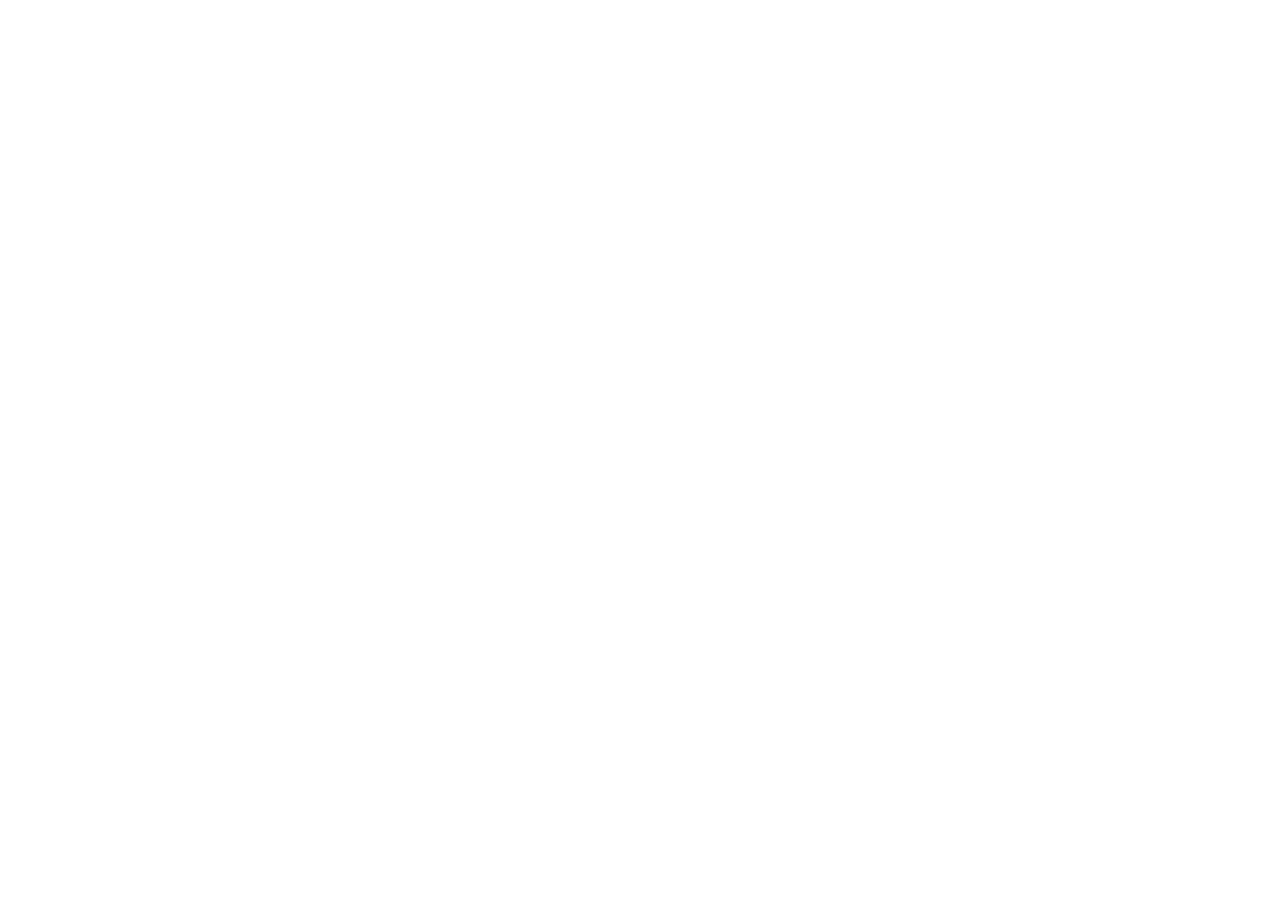
==== index.html @ 7b719c87 "Initial commit" ====
<!DOCTYPE html>
<html lang="en">
<head>
  <meta charset="UTF-8">
  <meta http-equiv="X-UA-Compatible" content="IE=edge">
  <meta name="viewport" content="width=device-width, initial-scale=1.0">
  <link rel="stylesheet" href="./css/normalize.css">
  <link rel="stylesheet" href="./css/styles.css">
  <title>Document</title>
</head>
<body>
  <header class="header">
    <div class="container">
      <div class="header__container"></div>
    </div>
  </header>

  <main class="main">
    <section class="hero">
      <div class="container">
        <div class="hero__container"></div>
      </div>
    </section>
  </main>

  <footer class="footer">
    <div class="container">
      <div class="footer__container"></div>
    </div>
  </footer>
</body>
</html>
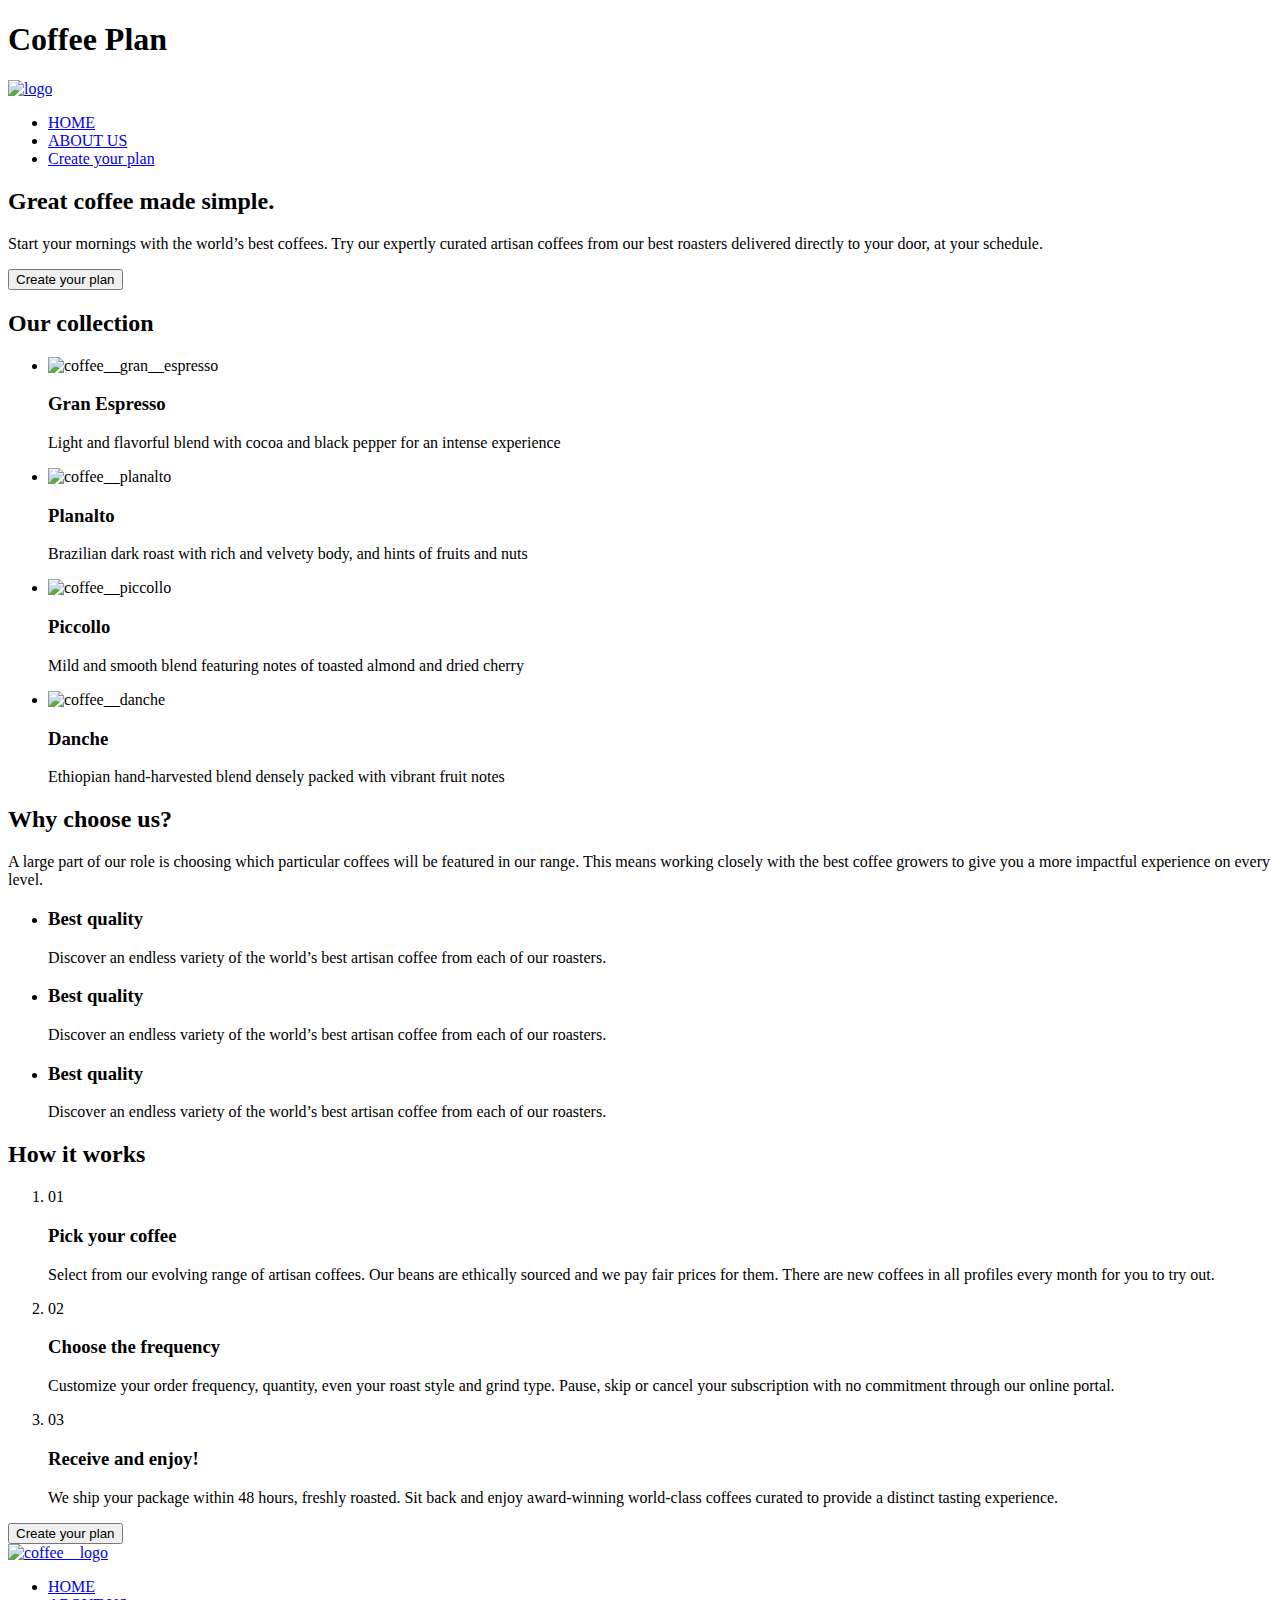
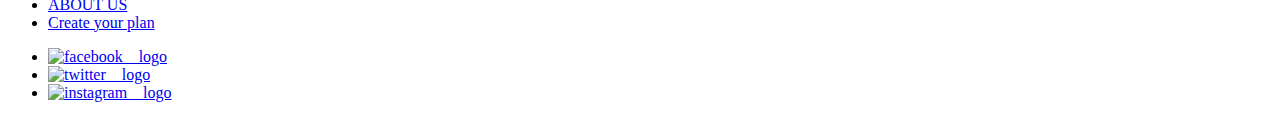
==== commit 31824598: "Added about.html & index.htm pages" ====
--- a/index.html
+++ b/index.html
@@ -5,27 +5,219 @@
   <meta http-equiv="X-UA-Compatible" content="IE=edge">
   <meta name="viewport" content="width=device-width, initial-scale=1.0">
   <link rel="stylesheet" href="./css/normalize.css">
-  <link rel="stylesheet" href="./css/styles.css">
-  <title>Document</title>
+  <!-- <link rel="stylesheet" href="./css/styles.css"> -->
+  <link rel="stylesheet" href="./css/min__styles.css">
+  <title>Coffee</title>
 </head>
 <body>
+  <h1 class="visually-hidden">Coffee Plan</h1>
   <header class="header">
     <div class="container">
-      <div class="header__container"></div>
+      <div class="header__container">
+        <a class="header__link" href="#"><img class="header__link-logo" src="./images/coffee__logo.svg" alt="logo" width="236" height="26"></a>
+
+        <nav class="header__nav">
+          <ul class="header__list">
+            <li class="header__item">
+              <a class="header__item-link" href="#">HOME</a>
+            </li>
+
+            <li class="header__item">
+              <a class="header__item-link header__item-active" href="./about__us.html">ABOUT US</a>
+            </li>
+
+            <li class="header__item">
+              <a class="header__item-link" href="#">Create your plan</a>
+            </li>
+          </ul>
+        </nav>
+      </div>
     </div>
   </header>
 
   <main class="main">
     <section class="hero">
       <div class="container">
-        <div class="hero__container"></div>
+        <div class="hero__container">
+          <div class="hero__left">
+            <h2 class="hero__heading">Great coffee made simple.</h2>
+
+            <p class="hero__text">Start your mornings with the world’s best coffees. Try our expertly curated artisan coffees from our best roasters delivered directly to your door, at your schedule.</p>
+
+            <button class="hero__btn">Create your plan</button>
+          </div>
+        </div>
+      </div>
+    </section>
+
+    <section class="collection">
+      <div class="container collection__inner-container">
+        <div class="collection__container">
+          <h2 class="visually-hidden">Our collection</h2>
+
+          <ul class="collection__list">
+            <li class="collection__item">
+              <img class="collection__item-img" src="./images/coffee1.png" alt="coffee__gran__espresso" width="255" height="193">
+
+              <h3 class="collection__item-heading">Gran Espresso</h3>
+
+              <p class="collection__item-text">Light and flavorful blend with cocoa and black pepper for an intense experience</p>
+            </li>
+
+            <li class="collection__item">
+              <img class="collection__item-img" src="./images/coffee2.png" alt="coffee__planalto" width="255" height="193">
+
+              <h3 class="collection__item-heading">Planalto</h3>
+
+              <p class="collection__item-text">Brazilian dark roast with rich and velvety body, and hints of fruits and nuts</p>
+            </li>
+
+            <li class="collection__item">
+              <img class="collection__item-img" src="./images/coffee3.png" alt="coffee__piccollo" width="255" height="193">
+
+              <h3 class="collection__item-heading">Piccollo</h3>
+
+              <p class="collection__item-text">Mild and smooth blend featuring notes of toasted almond and dried cherry</p>
+            </li>
+
+            <li class="collection__item">
+              <img class="collection__item-img" src="./images/coffee4.png" alt="coffee__danche" width="255" height="193">
+
+              <h3 class="collection__item-heading">Danche</h3>
+
+              <p class="collection__item-text">Ethiopian hand-harvested blend densely packed with vibrant fruit notes</p>
+            </li>
+          </ul>
+        </div>
+      </div>
+    </section>
+
+    <section class="choose">
+      <div class="container">
+        <div class="choose__container">
+          <h2 class="choose__heading">Why choose us?</h2>
+
+          <p class="choose__text">
+            A large part of our role is choosing which particular coffees will be featured in our range. This means working closely with the best coffee growers to give you a more impactful experience on every level.
+          </p>
+
+          <ul class="choose__list">
+            <li class="choose__item">
+              <h3 class="choose__item-heading">Best quality</h3>
+
+              <p class="choose__item-text">Discover an endless variety of the world’s best artisan coffee from each of our roasters.</p>
+            </li>
+
+            <li class="choose__item2">
+              <h3 class="choose__item-heading">Best quality</h3>
+
+              <p class="choose__item-text">Discover an endless variety of the world’s best artisan coffee from each of our roasters.</p>
+            </li>
+
+            <li class="choose__item3">
+              <h3 class="choose__item-heading">Best quality</h3>
+
+              <p class="choose__item-text">Discover an endless variety of the world’s best artisan coffee from each of our roasters.</p>
+            </li>
+          </ul>
+        </div>
+      </div>
+    </section>
+
+    <section class="step">
+      <div class="container step__inner-container">
+        <div class="step__container">
+          <h2 class="step__heading">How it works</h2>
+
+          <ol class="step__list">
+            <li class="step__item">
+              <div class="step__icon-wrapper">
+                <span class="step__icon-circle"></span>
+              </div>
+
+              <div class="step__info-wrapper">
+                <p class="step__item-number">01</p>
+
+                <h3 class="step__item-heading">Pick your coffee</h3>
+
+                <p class="step__item-text">Select from our evolving range of artisan coffees. Our beans are ethically sourced and we pay fair prices for them. There are new coffees in all profiles every month for you to try out.</p>
+              </div>
+            </li>
+
+            <li class="step__item">
+              <div class="step__icon-wrapper">
+                <span class="step__icon-circle"></span>
+              </div>
+
+              <div class="step__info-wrapper">
+                <p class="step__item-number">02</p>
+
+                <h3 class="step__item-heading">Choose the frequency</h3>
+
+                <p class="step__item-text">Customize your order frequency, quantity, even your roast style and grind type. Pause, skip or cancel your subscription with no commitment through our online portal.</p>
+              </div>
+            </li>
+
+            <li class="step__item">
+              <div class="step__icon-wrapper">
+                <span class="step__icon-circle"></span>
+              </div>
+
+              <div class="step__info-wrapper">
+                <p class="step__item-number">03</p>
+
+                <h3 class="step__item-heading">Receive and enjoy!</h3>
+
+                <p class="step__item-text">We ship your package within 48 hours, freshly roasted. Sit back and enjoy award-winning world-class coffees curated to provide a distinct tasting experience.</p>
+              </div>
+            </li>
+          </ol>
+
+          <button class="step__btn">Create your plan</button>
+        </div>
       </div>
     </section>
   </main>
 
   <footer class="footer">
     <div class="container">
-      <div class="footer__container"></div>
+      <div class="footer__container">
+        <div class="footer__left">
+          <a class="footer__link" href="#">
+            <img class="footer__link-logo" src="./images/footer__coffee__logo.svg" alt="coffee__logo" width="236" height="26">
+          </a>
+        </div>
+
+        <nav class="footer__nav">
+          <ul class="footer__list">
+            <li class="footer__item">
+              <a class="footer__item-link" href="#">HOME</a>
+            </li>
+
+            <li class="footer__item">
+              <a class="footer__item-link" href="#">ABOUT US</a>
+            </li>
+
+            <li class="footer__item">
+              <a class="footer__item-link footer__item-active" href="#">Create your plan</a>
+            </li>
+          </ul>
+        </nav>
+
+        <ul class="footer__smm-list">
+          <li class="footer__smm-item">
+            <a class="footer__smm-item-link" href="#"><img class="footer__smm-item-img" src="./images/facebook.svg" alt="facebook__logo" width="24" height="24"></a>
+          </li>
+
+          <li class="footer__smm-item">
+            <a class="footer__smm-item-link" href="#"><img class="footer__smm-item-img" src="./images/twitter.svg" alt="twitter__logo" width="24" height="24"></a>
+          </li>
+
+          <li class="footer__smm-item">
+            <a class="footer__smm-item-link" href="#"><img class="footer__smm-item-img" src="./images/instagram.svg" alt="instagram__logo" width="24" height="24"></a>
+          </li>
+        </ul>
+      </div>
     </div>
   </footer>
 </body>
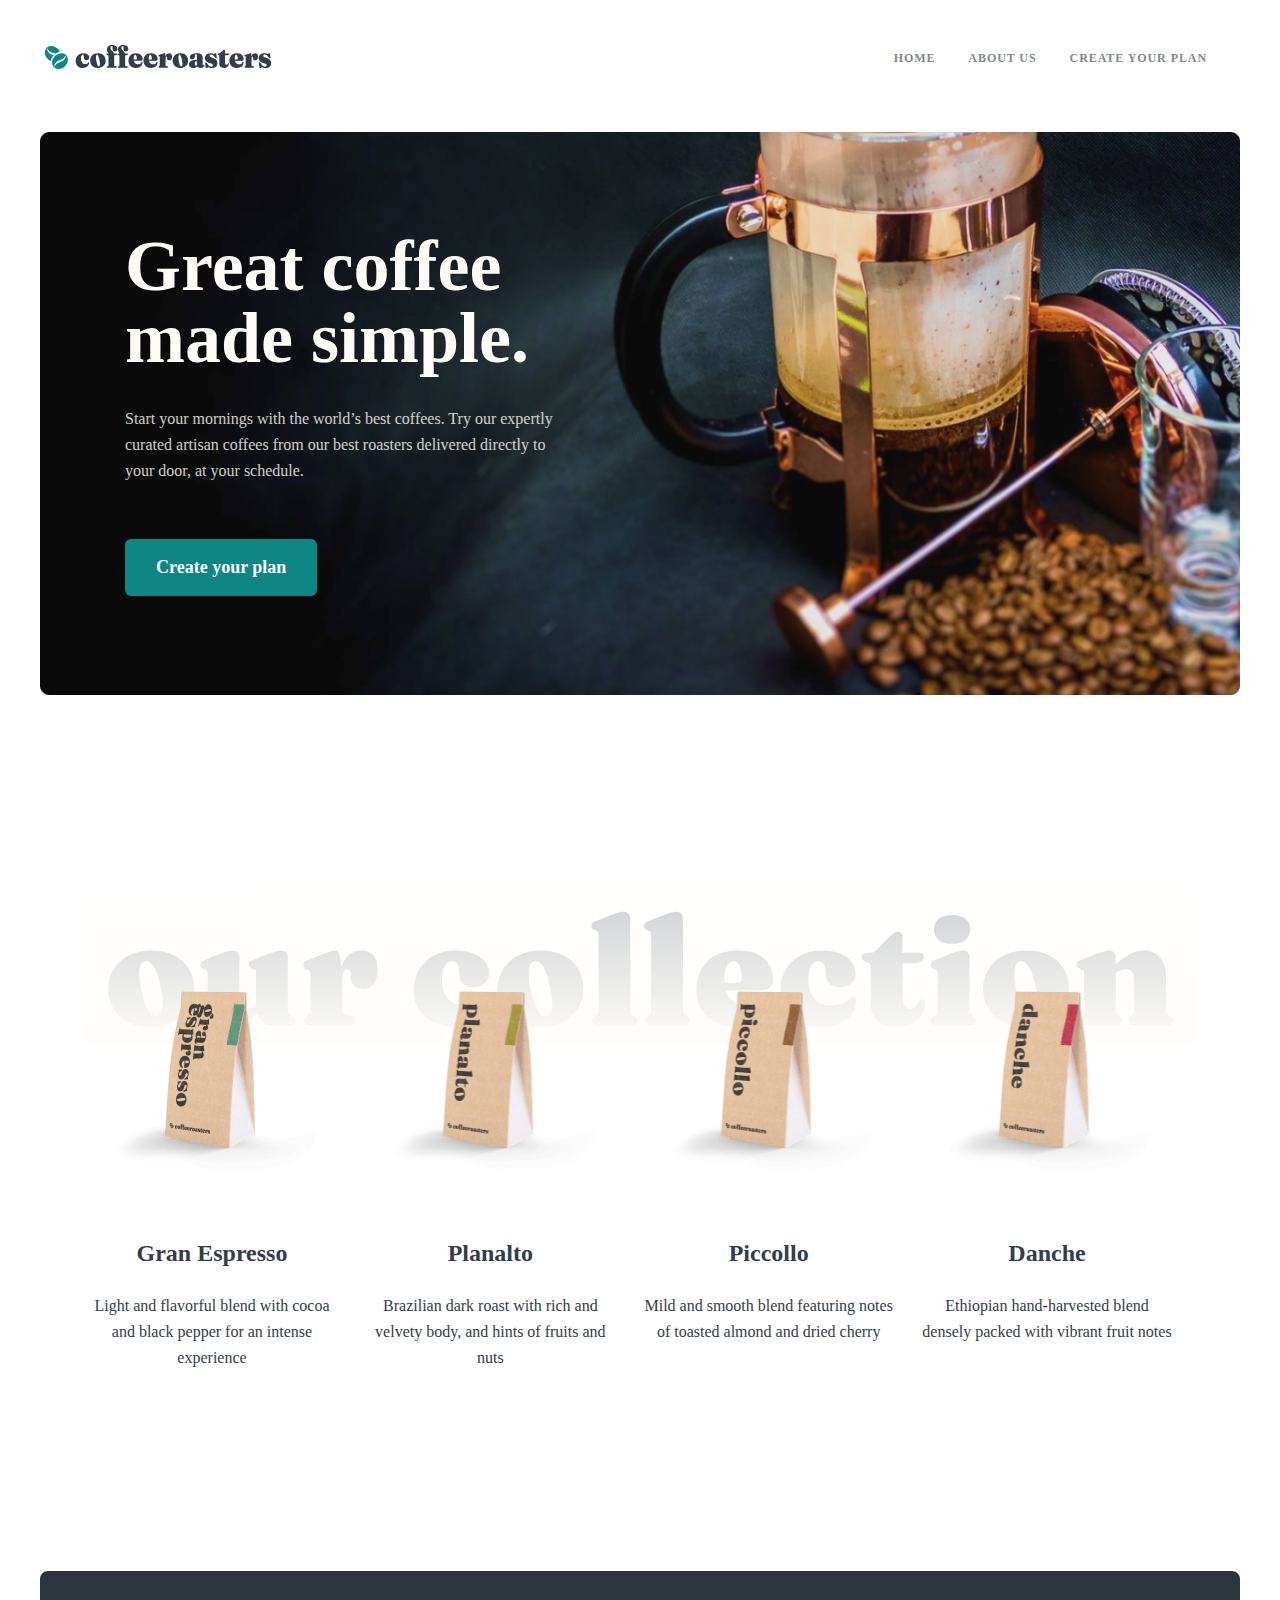
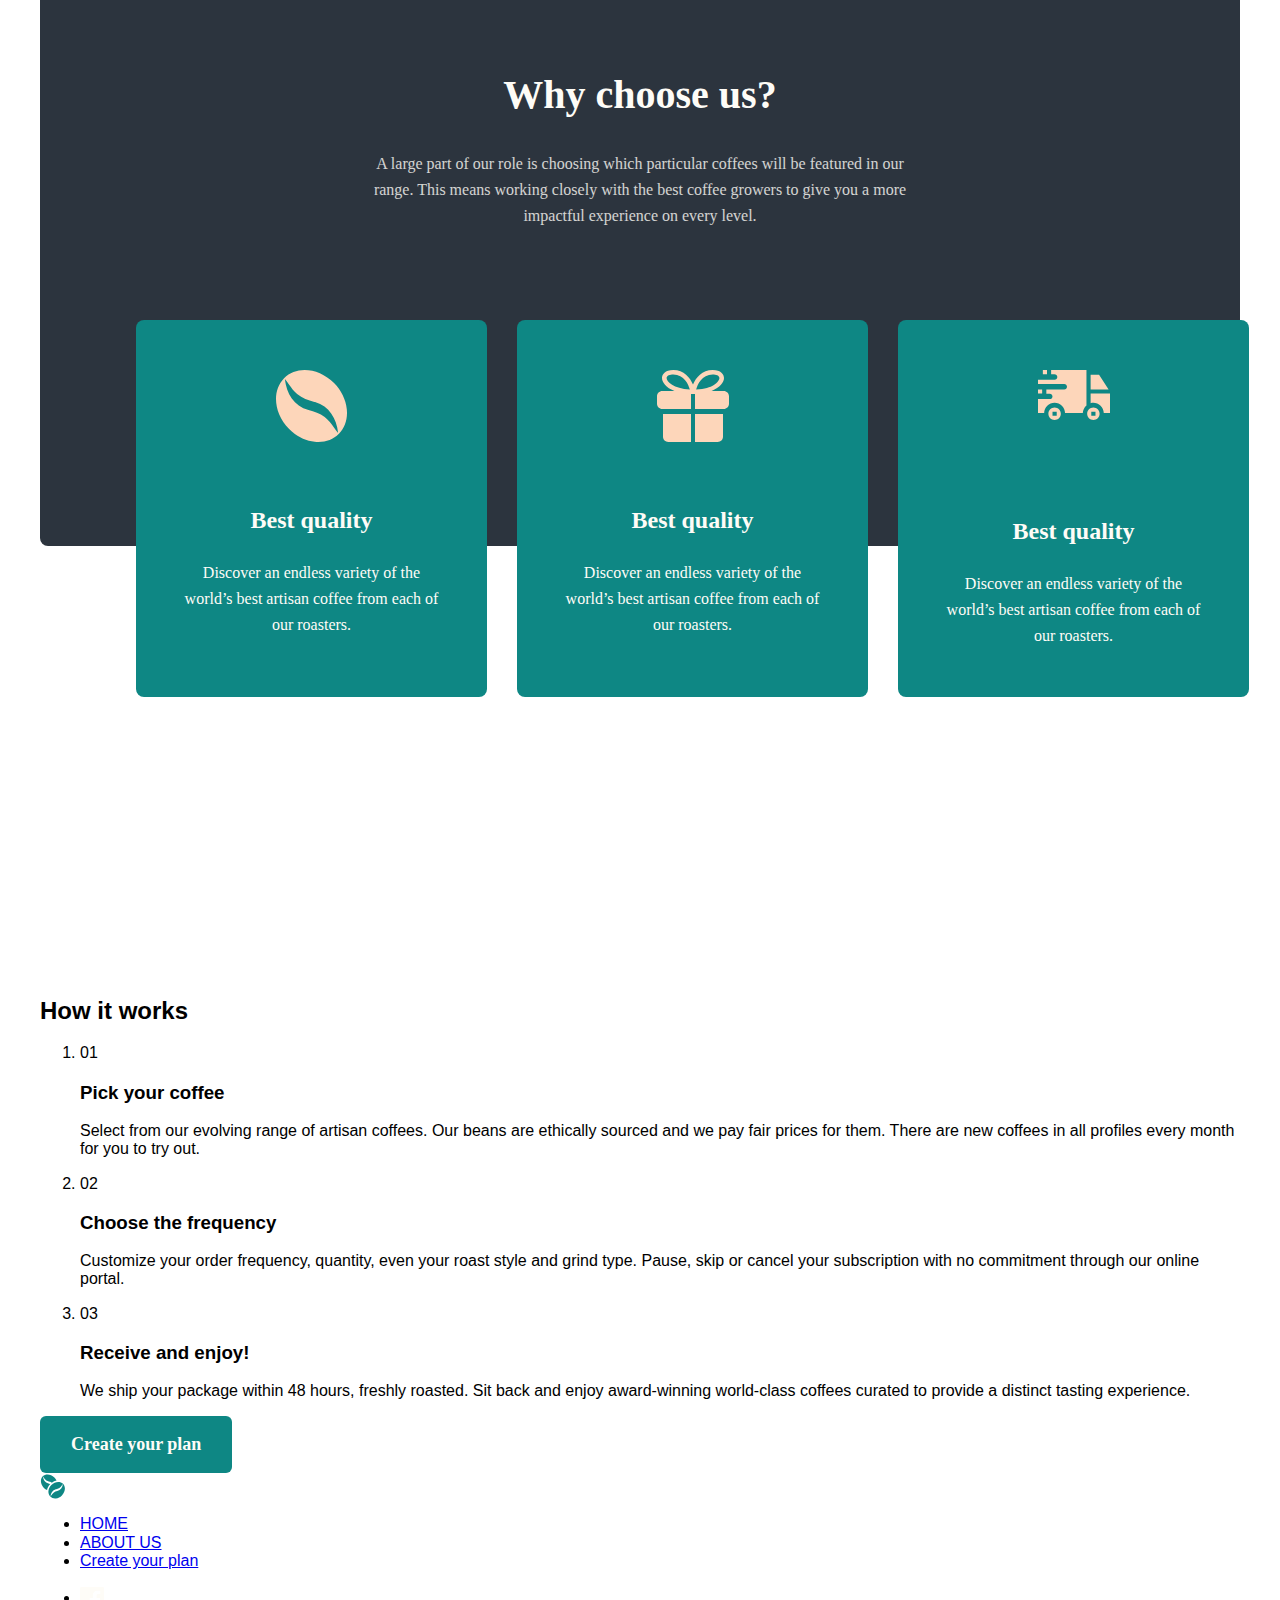
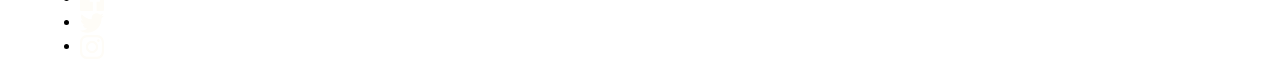
==== commit e959415e: "End of index.html page and scss" ====
--- a/index.html
+++ b/index.html
@@ -5,8 +5,7 @@
   <meta http-equiv="X-UA-Compatible" content="IE=edge">
   <meta name="viewport" content="width=device-width, initial-scale=1.0">
   <link rel="stylesheet" href="./css/normalize.css">
-  <!-- <link rel="stylesheet" href="./css/styles.css"> -->
-  <link rel="stylesheet" href="./css/min__styles.css">
+  <link rel="stylesheet" href="./css/styles.css">
   <title>Coffee</title>
 </head>
 <body>
--- a/css/styles.css
+++ b/css/styles.css
@@ -0,0 +1,749 @@
+/*! normalize.css v8.0.1 | MIT License | github.com/necolas/normalize.css */
+/* Document
+========================================================================== */
+/**
+* 1. Correct the line height in all browsers.
+* 2. Prevent adjustments of font size after orientation changes in iOS.
+*/
+html {
+  line-height: 1.15;
+  /* 1 */
+  -webkit-text-size-adjust: 100%;
+  /* 2 */
+}
+
+/* Sections
+========================================================================== */
+/**
+* Remove the margin in all browsers.
+*/
+body {
+  margin: 0;
+}
+
+/**
+* Render the `main` element consistently in IE.
+*/
+main {
+  display: block;
+}
+
+/**
+* Correct the font size and margin on `h1` elements within `section` and
+* `article` contexts in Chrome, Firefox, and Safari.
+*/
+h1 {
+  font-size: 2em;
+  margin: 0.67em 0;
+}
+
+/* Grouping content
+========================================================================== */
+/**
+* 1. Add the correct box sizing in Firefox.
+* 2. Show the overflow in Edge and IE.
+*/
+hr {
+  -webkit-box-sizing: content-box;
+  box-sizing: content-box;
+  /* 1 */
+  height: 0;
+  /* 1 */
+  overflow: visible;
+  /* 2 */
+}
+
+/**
+* 1. Correct the inheritance and scaling of font size in all browsers.
+* 2. Correct the odd `em` font sizing in all browsers.
+*/
+pre {
+  font-family: monospace, monospace;
+  /* 1 */
+  font-size: 1em;
+  /* 2 */
+}
+
+/* Text-level semantics
+========================================================================== */
+/**
+* Remove the gray background on active links in IE 10.
+*/
+a {
+  background-color: transparent;
+}
+
+/**
+* 1. Remove the bottom border in Chrome 57-
+* 2. Add the correct text decoration in Chrome, Edge, IE, Opera, and Safari.
+*/
+abbr[title] {
+  border-bottom: none;
+  /* 1 */
+  text-decoration: underline;
+  /* 2 */
+  -webkit-text-decoration: underline dotted;
+  text-decoration: underline dotted;
+  /* 2 */
+}
+
+/**
+* Add the correct font weight in Chrome, Edge, and Safari.
+*/
+b,
+strong {
+  font-weight: bolder;
+}
+
+/**
+* 1. Correct the inheritance and scaling of font size in all browsers.
+* 2. Correct the odd `em` font sizing in all browsers.
+*/
+code,
+kbd,
+samp {
+  font-family: monospace, monospace;
+  /* 1 */
+  font-size: 1em;
+  /* 2 */
+}
+
+/**
+* Add the correct font size in all browsers.
+*/
+small {
+  font-size: 80%;
+}
+
+/**
+* Prevent `sub` and `sup` elements from affecting the line height in
+* all browsers.
+*/
+sub,
+sup {
+  font-size: 75%;
+  line-height: 0;
+  position: relative;
+  vertical-align: baseline;
+}
+
+sub {
+  bottom: -0.25em;
+}
+
+sup {
+  top: -0.5em;
+}
+
+/* Embedded content
+========================================================================== */
+/**
+* Remove the border on images inside links in IE 10.
+*/
+img {
+  border-style: none;
+}
+
+/* Forms
+========================================================================== */
+/**
+* 1. Change the font styles in all browsers.
+* 2. Remove the margin in Firefox and Safari.
+*/
+button,
+input,
+optgroup,
+select,
+textarea {
+  font-family: inherit;
+  /* 1 */
+  font-size: 100%;
+  /* 1 */
+  line-height: 1.15;
+  /* 1 */
+  margin: 0;
+  /* 2 */
+}
+
+/**
+* Show the overflow in IE.
+* 1. Show the overflow in Edge.
+*/
+button,
+input {
+  /* 1 */
+  overflow: visible;
+}
+
+/**
+* Remove the inheritance of text transform in Edge, Firefox, and IE.
+* 1. Remove the inheritance of text transform in Firefox.
+*/
+button,
+select {
+  /* 1 */
+  text-transform: none;
+}
+
+/**
+* Correct the inability to style clickable types in iOS and Safari.
+*/
+button,
+[type="button"],
+[type="reset"],
+[type="submit"] {
+  -webkit-appearance: button;
+}
+
+/**
+* Remove the inner border and padding in Firefox.
+*/
+button::-moz-focus-inner,
+[type="button"]::-moz-focus-inner,
+[type="reset"]::-moz-focus-inner,
+[type="submit"]::-moz-focus-inner {
+  border-style: none;
+  padding: 0;
+}
+
+/**
+* Restore the focus styles unset by the previous rule.
+*/
+button:-moz-focusring,
+[type="button"]:-moz-focusring,
+[type="reset"]:-moz-focusring,
+[type="submit"]:-moz-focusring {
+  outline: 1px dotted ButtonText;
+}
+
+/**
+* Correct the padding in Firefox.
+*/
+fieldset {
+  padding: 0.35em 0.75em 0.625em;
+}
+
+/**
+* 1. Correct the text wrapping in Edge and IE.
+* 2. Correct the color inheritance from `fieldset` elements in IE.
+* 3. Remove the padding so developers are not caught out when they zero out
+*    `fieldset` elements in all browsers.
+*/
+legend {
+  -webkit-box-sizing: border-box;
+  box-sizing: border-box;
+  /* 1 */
+  color: inherit;
+  /* 2 */
+  display: table;
+  /* 1 */
+  max-width: 100%;
+  /* 1 */
+  padding: 0;
+  /* 3 */
+  white-space: normal;
+  /* 1 */
+}
+
+/**
+* Add the correct vertical alignment in Chrome, Firefox, and Opera.
+*/
+progress {
+  vertical-align: baseline;
+}
+
+/**
+* Remove the default vertical scrollbar in IE 10+.
+*/
+textarea {
+  overflow: auto;
+}
+
+/**
+* 1. Add the correct box sizing in IE 10.
+* 2. Remove the padding in IE 10.
+*/
+[type="checkbox"],
+[type="radio"] {
+  -webkit-box-sizing: border-box;
+  box-sizing: border-box;
+  /* 1 */
+  padding: 0;
+  /* 2 */
+}
+
+/**
+* Correct the cursor style of increment and decrement buttons in Chrome.
+*/
+[type="number"]::-webkit-inner-spin-button,
+[type="number"]::-webkit-outer-spin-button {
+  height: auto;
+}
+
+/**
+* 1. Correct the odd appearance in Chrome and Safari.
+* 2. Correct the outline style in Safari.
+*/
+[type="search"] {
+  -webkit-appearance: textfield;
+  /* 1 */
+  outline-offset: -2px;
+  /* 2 */
+}
+
+/**
+* Remove the inner padding in Chrome and Safari on macOS.
+*/
+[type="search"]::-webkit-search-decoration {
+  -webkit-appearance: none;
+}
+
+/**
+* 1. Correct the inability to style clickable types in iOS and Safari.
+* 2. Change font properties to `inherit` in Safari.
+*/
+::-webkit-file-upload-button {
+  -webkit-appearance: button;
+  /* 1 */
+  font: inherit;
+  /* 2 */
+}
+
+/* Interactive
+========================================================================== */
+/*
+* Add the correct display in Edge, IE 10+, and Firefox.
+*/
+details {
+  display: block;
+}
+
+/*
+* Add the correct display in all browsers.
+*/
+summary {
+  display: list-item;
+}
+
+/* Misc
+========================================================================== */
+/**
+* Add the correct display in IE 10+.
+*/
+template {
+  display: none;
+}
+
+/**
+* Add the correct display in IE 10.
+*/
+[hidden] {
+  display: none;
+}
+
+*,
+*::before,
+*::after {
+  -webkit-box-sizing: border-box;
+  box-sizing: border-box;
+}
+
+body {
+  font-family: 'Arial', sans-serif;
+  margin: 0;
+  padding: 20px auto;
+}
+
+img {
+  vertical-align: middle;
+}
+
+.visually-hidden {
+  position: absolute;
+  width: 1px;
+  height: 1px;
+  margin: -1px;
+  padding: 0;
+  overflow: hidden;
+  border: 0;
+  clip: rect(0 0 0 0);
+}
+
+.container {
+  max-width: 1240px;
+  margin-left: auto;
+  margin-right: auto;
+  padding-left: 20px;
+  padding-right: 20px;
+}
+
+button {
+  background-color: #0E8784;
+  border-radius: 6px;
+  font-family: 'Fraunces';
+  font-style: normal;
+  font-weight: 900;
+  font-size: 18px;
+  line-height: 25px;
+  text-align: center;
+  color: #FEFCF7;
+  border: none;
+  overflow: none;
+  padding: 16px 31px;
+}
+
+button:hover {
+  background-color: #66D2CF;
+  border-radius: 6px;
+  font-family: 'Fraunces';
+  font-style: normal;
+  font-weight: 900;
+  font-size: 18px;
+  line-height: 25px;
+  text-align: center;
+  color: #FEFCF7;
+}
+
+.header {
+  margin-bottom: 43px;
+}
+
+.header__container {
+  margin-top: 44px;
+  display: -webkit-box;
+  display: -ms-flexbox;
+  display: flex;
+  -webkit-box-pack: justify;
+  -ms-flex-pack: justify;
+  justify-content: space-between;
+  -webkit-box-align: center;
+  -ms-flex-align: center;
+  align-items: center;
+  text-align: center;
+}
+
+.header__list {
+  margin: 0;
+  padding: 0;
+  list-style-type: none;
+  display: -webkit-box;
+  display: -ms-flexbox;
+  display: flex;
+}
+
+.header__item {
+  margin: 0;
+  padding: 0;
+  margin-right: 33px;
+}
+
+.header__item-link {
+  text-decoration: none;
+  font-family: 'Barlow';
+  font-style: normal;
+  font-weight: 700;
+  font-size: 12px;
+  line-height: 15px;
+  letter-spacing: 0.923077px;
+  text-transform: uppercase;
+  color: #83888F;
+}
+
+.header__item-link:hover {
+  font-family: 'Barlow';
+  font-style: normal;
+  font-weight: 700;
+  font-size: 12px;
+  line-height: 15px;
+  letter-spacing: 0.923077px;
+  text-transform: uppercase;
+  color: #333D4B;
+}
+
+.header__item-active:active {
+  font-family: 'Barlow';
+  font-style: normal;
+  font-weight: 700;
+  font-size: 12px;
+  line-height: 15px;
+  letter-spacing: 0.923077px;
+  text-transform: uppercase;
+  color: #333D4B;
+}
+
+.hero {
+  margin-bottom: 136px;
+}
+
+.hero__container {
+  background-image: url(./../images/coffee__made.png);
+  background-repeat: no-repeat;
+  background-size: contain;
+  background-position: center;
+  padding-top: 117px;
+  padding-bottom: 117px;
+  padding-left: 85px;
+}
+
+.hero__heading {
+  font-family: 'Fraunces';
+  font-style: normal;
+  font-weight: 900;
+  font-size: 72px;
+  line-height: 72px;
+  color: #FEFCF7;
+  margin: 0;
+  padding: 0;
+  margin-bottom: 32px;
+  width: 493px;
+}
+
+.hero__text {
+  font-family: 'Barlow';
+  font-style: normal;
+  font-weight: 400;
+  font-size: 16px;
+  line-height: 26px;
+  color: #FEFCF7;
+  mix-blend-mode: normal;
+  opacity: 0.8;
+  margin: 0;
+  padding: 0;
+  margin-bottom: 55px;
+  width: 445px;
+}
+
+.hero__btn {
+  background-color: #0E8784;
+  border-radius: 6px;
+  border: none;
+  overflow: none;
+  padding: 16px 31px;
+  font-family: 'Fraunces';
+  font-style: normal;
+  font-weight: 900;
+  font-size: 18px;
+  line-height: 25px;
+  text-align: center;
+  color: #FEFCF7;
+}
+
+.collection {
+  margin-bottom: 200px;
+}
+
+.collection__inner-container {
+  max-width: 1151px;
+}
+
+.collection__container {
+  background-image: url("./../images/our__collection.svg");
+  background-repeat: no-repeat;
+  padding-top: 127px;
+}
+
+.collection__list {
+  display: -webkit-box;
+  display: -ms-flexbox;
+  display: flex;
+  -webkit-box-align: start;
+  -ms-flex-align: start;
+  align-items: flex-start;
+  margin: 0;
+  padding: 0;
+  list-style-type: none;
+  -webkit-box-pack: justify;
+  -ms-flex-pack: justify;
+  justify-content: space-between;
+}
+
+.collection__item {
+  margin: 0;
+  padding: 0;
+  margin-right: 21px;
+  display: -webkit-box;
+  display: -ms-flexbox;
+  display: flex;
+  -webkit-box-align: center;
+  -ms-flex-align: center;
+  align-items: center;
+  -webkit-box-orient: vertical;
+  -webkit-box-direction: normal;
+  -ms-flex-direction: column;
+  flex-direction: column;
+}
+
+.collection__item-img {
+  width: 255px;
+  height: 193px;
+  -o-object-fit: contain;
+  object-fit: contain;
+  margin-bottom: 68px;
+}
+
+.collection__item-heading {
+  margin: 0;
+  padding: 0;
+  font-family: 'Fraunces';
+  font-style: normal;
+  font-weight: 900;
+  font-size: 24px;
+  line-height: 32px;
+  text-align: center;
+  color: #333D4B;
+  margin-bottom: 24px;
+}
+
+.collection__item-text {
+  font-family: 'Barlow';
+  font-style: normal;
+  font-weight: 400;
+  font-size: 16px;
+  line-height: 26px;
+  text-align: center;
+  color: #333D4B;
+  margin: 0;
+  padding: 0;
+  width: 255px;
+}
+
+.choose {
+  padding-bottom: 431px;
+}
+
+.choose__container {
+  background-color: #2C343E;
+  border-radius: 8px;
+  display: -webkit-box;
+  display: -ms-flexbox;
+  display: flex;
+  -webkit-box-orient: vertical;
+  -webkit-box-direction: normal;
+  -ms-flex-direction: column;
+  flex-direction: column;
+  -webkit-box-align: center;
+  -ms-flex-align: center;
+  align-items: center;
+  position: relative;
+  padding-bottom: 231px;
+}
+
+.choose__heading {
+  font-family: 'Fraunces';
+  font-style: normal;
+  font-weight: 900;
+  font-size: 40px;
+  line-height: 48px;
+  text-align: center;
+  color: #FEFCF7;
+  margin: 0;
+  padding: 0;
+  padding-bottom: 32px;
+  padding-top: 100px;
+}
+
+.choose__text {
+  margin: 0;
+  padding: 0;
+  font-family: 'Barlow';
+  font-style: normal;
+  font-weight: 400;
+  font-size: 16px;
+  line-height: 26px;
+  text-align: center;
+  color: #FEFCF7;
+  mix-blend-mode: normal;
+  opacity: 0.8;
+  width: 540px;
+  margin-bottom: 86px;
+}
+
+.choose__list {
+  display: -webkit-box;
+  display: -ms-flexbox;
+  display: flex;
+  margin: 0;
+  padding: 0;
+  list-style: none;
+  position: absolute;
+  left: 8%;
+  bottom: -151px;
+}
+
+.choose__item {
+  margin: 0;
+  padding: 72px 48px 48px 48px;
+  background-color: #0E8784;
+  border-radius: 8px;
+  position: relative;
+  margin-right: 30px;
+}
+
+.choose__item::before {
+  content: url(./../images/coffee__bean.svg);
+  position: absolute;
+  top: 50px;
+  left: 140px;
+}
+
+.choose__item-heading {
+  margin: 0;
+  padding: 0;
+  font-family: 'Fraunces 9pt';
+  font-style: normal;
+  font-weight: 900;
+  font-size: 24px;
+  line-height: 32px;
+  text-align: center;
+  color: #FEFCF7;
+  margin-bottom: 24px;
+  margin-top: 112px;
+}
+
+.choose__item-text {
+  margin: 0;
+  padding: 0;
+  font-family: 'Barlow';
+  font-style: normal;
+  font-weight: 400;
+  font-size: 16px;
+  line-height: 26px;
+  text-align: center;
+  color: #FEFCF7;
+  width: 255px;
+}
+
+.choose__item2 {
+  margin: 0;
+  padding: 72px 48px 48px 48px;
+  background-color: #0E8784;
+  border-radius: 8px;
+  position: relative;
+  margin-right: 30px;
+}
+
+.choose__item2::before {
+  content: url(./../images/surprise.svg);
+  position: absolute;
+  top: 50px;
+  left: 140px;
+}
+
+.choose__item3 {
+  margin: 0;
+  padding: 83px 48px 48px 48px;
+  background-color: #0E8784;
+  border-radius: 8px;
+  position: relative;
+  margin-right: 30px;
+}
+
+.choose__item3::before {
+  content: url(./../images/delivery.svg);
+  position: absolute;
+  top: 50px;
+  left: 140px;
+  width: 72px;
+  height: 50px;
+}
+/*# sourceMappingURL=styles.css.map */